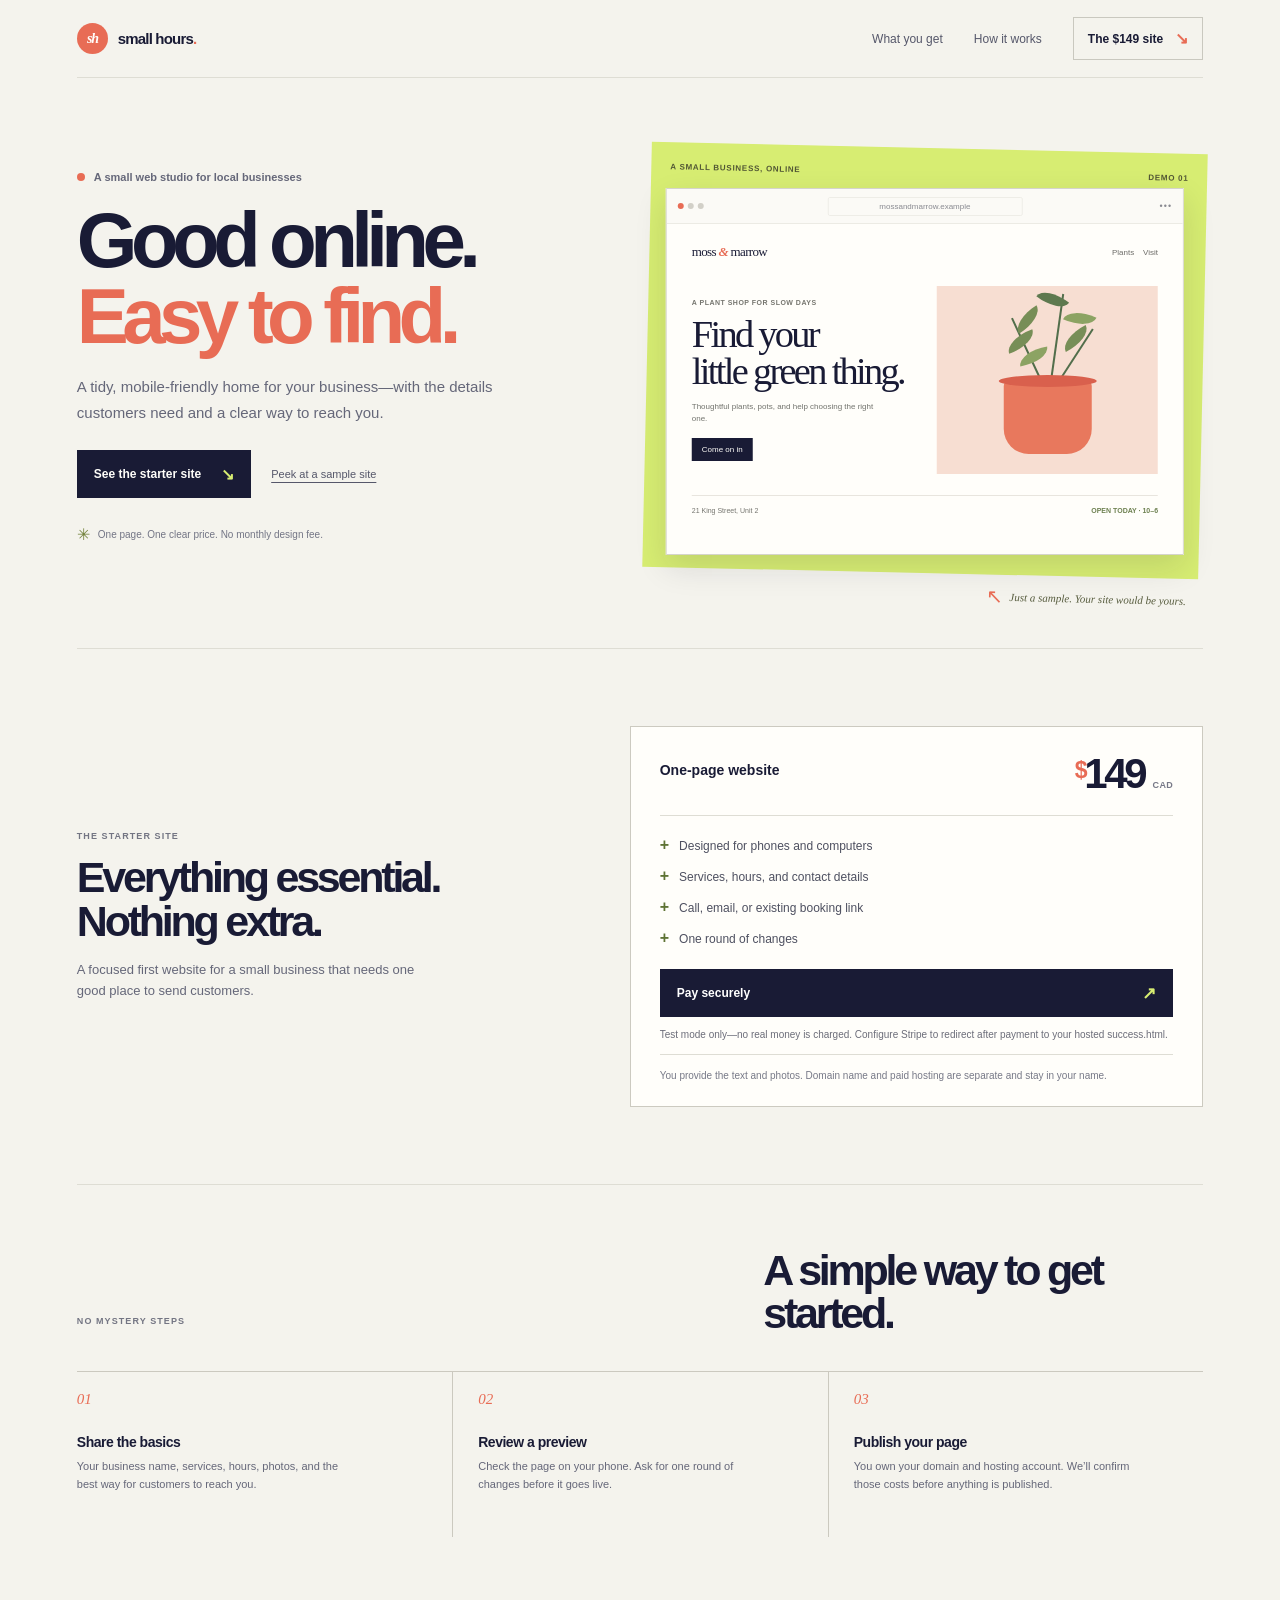
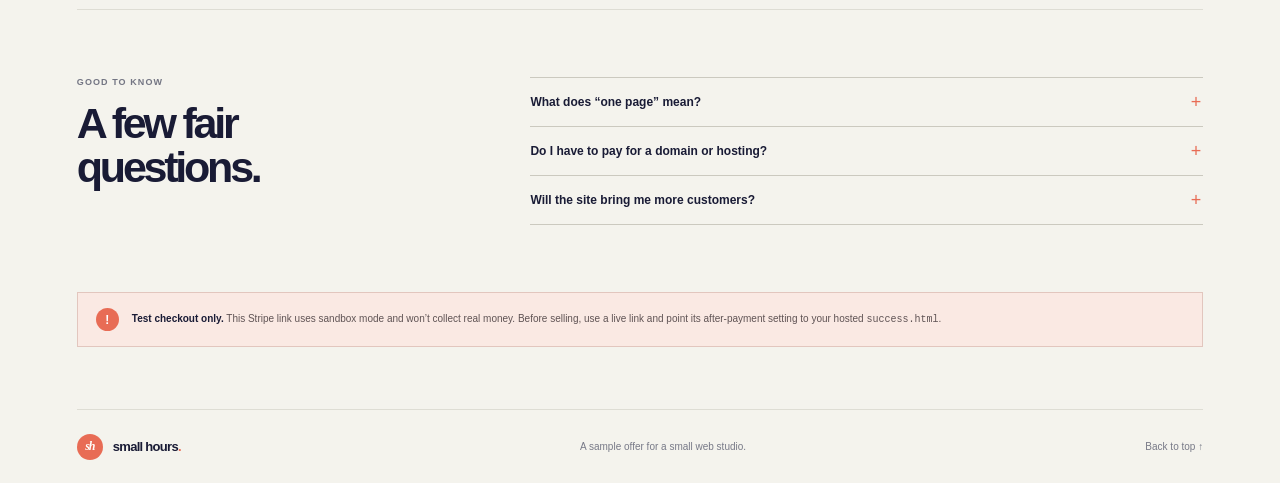
==== index.html @ 2a628068 "Publish Small Hours Studio site Co-authored-by: Copilot <223556219+Copilot@users.noreply.github.com>" ====
<!doctype html>
<html lang="en">
  <head>
    <meta charset="utf-8">
    <meta name="viewport" content="width=device-width, initial-scale=1">
    <meta name="theme-color" content="#f4f3ed">
    <meta name="description" content="A clear, mobile-friendly one-page website for your local business.">
    <title>Small Hours Studio — a better first website</title>
    <link rel="stylesheet" href="styles.css">
    <script src="app.js" defer></script>
  </head>
  <body>
    <header class="site-header">
      <a class="brand" href="#" aria-label="Small Hours Studio home">
        <span class="brand-mark" aria-hidden="true">sh</span>
        <span>small hours<span class="brand-period">.</span></span>
      </a>
      <nav class="main-nav" aria-label="Main navigation">
        <a href="#included">What you get</a>
        <a href="#process">How it works</a>
        <a class="nav-cta" href="#price">The $149 site <span aria-hidden="true">↘</span></a>
      </nav>
    </header>

    <main>
      <section class="hero" aria-labelledby="hero-title">
        <div class="hero-copy">
          <p class="eyebrow"><span class="eyebrow-dot" aria-hidden="true"></span> A small web studio for local businesses</p>
          <h1 id="hero-title">Good online.<br><span>Easy to find.</span></h1>
          <p class="hero-intro">A tidy, mobile-friendly home for your business—with the details customers need and a clear way to reach you.</p>
          <div class="hero-actions">
            <a class="button button-dark" href="#price">See the starter site <span aria-hidden="true">↘</span></a>
            <a class="text-link" href="#sample">Peek at a sample site</a>
          </div>
          <p class="hero-footnote"><span aria-hidden="true">✳</span> One page. One clear price. No monthly design fee.</p>
        </div>

        <div class="hero-art" id="sample" aria-label="Preview of a sample website for a fictional plant shop">
          <div class="art-caption"><span>A SMALL BUSINESS, ONLINE</span><span>DEMO 01</span></div>
          <div class="browser-window">
            <div class="browser-bar">
              <span class="browser-dots" aria-hidden="true"><i></i><i></i><i></i></span>
              <span class="browser-address">mossandmarrow.example</span>
              <span class="browser-menu" aria-hidden="true">•••</span>
            </div>
            <div class="demo-site">
              <div class="demo-nav">
                <span class="demo-brand">moss <b>&</b> marrow</span>
                <span class="demo-nav-links">Plants&nbsp;&nbsp;&nbsp; Visit</span>
              </div>
              <div class="demo-content">
                <div class="demo-text">
                  <p class="demo-kicker">A PLANT SHOP FOR SLOW DAYS</p>
                  <h2>Find your<br>little green thing.</h2>
                  <p>Thoughtful plants, pots, and help choosing the right one.</p>
                  <span class="demo-button">Come on in</span>
                </div>
                <div class="plant-illustration" aria-hidden="true">
                  <span class="plant-pot"></span>
                  <span class="plant-stem stem-one"></span>
                  <span class="plant-stem stem-two"></span>
                  <span class="plant-stem stem-three"></span>
                  <span class="leaf leaf-one"></span>
                  <span class="leaf leaf-two"></span>
                  <span class="leaf leaf-three"></span>
                  <span class="leaf leaf-four"></span>
                  <span class="leaf leaf-five"></span>
                  <span class="leaf leaf-six"></span>
                </div>
              </div>
              <div class="demo-bottom"><span>21 King Street, Unit 2</span><span>OPEN TODAY · 10–6</span></div>
            </div>
          </div>
          <p class="art-note"><span class="scribble" aria-hidden="true">↖</span> Just a sample. Your site would be yours.</p>
        </div>
      </section>

      <section class="offer-section" id="price" aria-labelledby="offer-title">
        <div class="offer-intro">
          <p class="section-label">THE STARTER SITE</p>
          <h2 id="offer-title">Everything essential.<br>Nothing extra.</h2>
          <p>A focused first website for a small business that needs one good place to send customers.</p>
        </div>
        <div class="price-panel">
          <div class="price-top">
            <span class="price-name">One-page website</span>
            <span class="price-amount"><span>$</span>149 <small>CAD</small></span>
          </div>
          <ul class="included-list">
            <li><span aria-hidden="true">+</span> Designed for phones and computers</li>
            <li><span aria-hidden="true">+</span> Services, hours, and contact details</li>
            <li><span aria-hidden="true">+</span> Call, email, or existing booking link</li>
            <li><span aria-hidden="true">+</span> One round of changes</li>
          </ul>
          <button class="button button-pay" id="checkout-button" type="button" disabled>
            Pay securely <span aria-hidden="true">↗</span>
          </button>
          <p class="payment-note" id="payment-note" role="status" aria-live="polite"></p>
          <p class="price-fineprint">You provide the text and photos. Domain name and paid hosting are separate and stay in your name.</p>
        </div>
      </section>

      <section class="process-section" id="process" aria-labelledby="process-title">
        <div class="process-heading">
          <p class="section-label">NO MYSTERY STEPS</p>
          <h2 id="process-title">A simple way to get started.</h2>
        </div>
        <div class="process-steps">
          <article class="process-step">
            <span class="step-index">01</span>
            <h3>Share the basics</h3>
            <p>Your business name, services, hours, photos, and the best way for customers to reach you.</p>
          </article>
          <article class="process-step">
            <span class="step-index">02</span>
            <h3>Review a preview</h3>
            <p>Check the page on your phone. Ask for one round of changes before it goes live.</p>
          </article>
          <article class="process-step">
            <span class="step-index">03</span>
            <h3>Publish your page</h3>
            <p>You own your domain and hosting account. We’ll confirm those costs before anything is published.</p>
          </article>
        </div>
      </section>

      <section class="faq-section" id="included" aria-labelledby="faq-title">
        <div>
          <p class="section-label">GOOD TO KNOW</p>
          <h2 id="faq-title">A few fair questions.</h2>
        </div>
        <div class="faq-list">
          <details>
            <summary>What does “one page” mean?</summary>
            <p>One scrollable page with your key business details, services, and contact or booking links. It isn’t an online store or a multi-page website.</p>
          </details>
          <details>
            <summary>Do I have to pay for a domain or hosting?</summary>
            <p>Those are separate services. You choose and own the accounts, and any extra cost should be agreed on before the site is published.</p>
          </details>
          <details>
            <summary>Will the site bring me more customers?</summary>
            <p>No website can promise that. The goal is to make your information easier to find and give visitors a clear next step.</p>
          </details>
        </div>
      </section>

      <aside class="demo-warning" aria-label="Test payment information">
        <span class="warning-mark" aria-hidden="true">!</span>
        <p><strong>Test checkout only.</strong> This Stripe link uses sandbox mode and won’t collect real money. Before selling, use a live link and point its after-payment setting to your hosted <code>success.html</code>.</p>
      </aside>
    </main>

    <footer class="site-footer">
      <a class="brand" href="#" aria-label="Small Hours Studio home">
        <span class="brand-mark" aria-hidden="true">sh</span>
        <span>small hours<span class="brand-period">.</span></span>
      </a>
      <p>A sample offer for a small web studio.</p>
      <a class="footer-top" href="#">Back to top ↑</a>
    </footer>
  </body>
</html>
---- styles.css ----
:root {
  color-scheme: light;
  --ink: #191b35;
  --muted: #656779;
  --paper: #f4f3ed;
  --white: #fffefa;
  --line: #deddd4;
  --coral: #e86c55;
  --lime: #d7ed72;
  --blue: #727ee9;
  --sans: "Segoe UI", Aptos, Arial, sans-serif;
}

* {
  box-sizing: border-box;
}

html {
  scroll-behavior: smooth;
}

body {
  margin: 0;
  background: var(--paper);
  color: var(--ink);
  font-family: var(--sans);
  -webkit-font-smoothing: antialiased;
}

a {
  color: inherit;
  -webkit-tap-highlight-color: transparent;
}

button {
  font: inherit;
}

:focus-visible {
  outline: 3px solid var(--blue);
  outline-offset: 4px;
}

.site-header,
.site-footer {
  width: min(1200px, 88vw);
  margin: 0 auto;
}

.site-header {
  min-height: 78px;
  display: flex;
  justify-content: space-between;
  align-items: center;
  border-bottom: 1px solid var(--line);
}

.brand {
  display: inline-flex;
  align-items: center;
  gap: 10px;
  color: var(--ink);
  font-size: 15px;
  font-weight: 800;
  letter-spacing: -0.055em;
  text-decoration: none;
}

.brand-mark {
  width: 31px;
  height: 31px;
  display: grid;
  place-items: center;
  border-radius: 50%;
  background: var(--coral);
  color: var(--white);
  font-family: Georgia, "Times New Roman", serif;
  font-size: 14px;
  font-style: italic;
  letter-spacing: -0.09em;
}

.brand-period {
  color: var(--coral);
}

.main-nav {
  display: flex;
  align-items: center;
  gap: 31px;
}

.main-nav a {
  color: #55576a;
  font-size: 12px;
  text-decoration: none;
}

.main-nav a:hover,
.text-link:hover,
.footer-top:hover {
  color: var(--coral);
}

.main-nav .nav-cta {
  display: inline-flex;
  align-items: center;
  gap: 12px;
  padding: 11px 14px;
  border: 1px solid #c9c8bf;
  color: var(--ink);
  font-weight: 700;
}

.nav-cta span {
  color: var(--coral);
  font-size: 16px;
}

main {
  width: min(1200px, 88vw);
  margin: 0 auto;
}

.hero {
  min-height: 570px;
  display: grid;
  grid-template-columns: minmax(0, 0.94fr) minmax(0, 1.06fr);
  align-items: center;
  gap: clamp(38px, 6vw, 88px);
  padding: 69px 0 75px;
}

.hero-copy {
  padding-bottom: 5px;
}

.eyebrow,
.section-label {
  display: flex;
  align-items: center;
  gap: 9px;
  margin: 0 0 20px;
  color: #656779;
  font-size: 11px;
  font-weight: 700;
}

.eyebrow-dot {
  width: 8px;
  height: 8px;
  border-radius: 50%;
  background: var(--coral);
}

h1,
h2,
h3,
p {
  margin-top: 0;
}

h1 {
  margin-bottom: 20px;
  font-size: clamp(53px, 6.1vw, 82px);
  font-weight: 850;
  line-height: 0.97;
  letter-spacing: -0.085em;
}

h1 span {
  color: var(--coral);
}

.hero-intro {
  max-width: 430px;
  margin-bottom: 25px;
  color: var(--muted);
  font-size: 15px;
  line-height: 1.7;
}

.hero-actions {
  display: flex;
  align-items: center;
  flex-wrap: wrap;
  gap: 20px;
}

.button {
  min-height: 48px;
  display: inline-flex;
  justify-content: center;
  align-items: center;
  gap: 20px;
  padding: 0 17px;
  border: 0;
  font-size: 12px;
  font-weight: 750;
  text-decoration: none;
}

.button-dark {
  background: var(--ink);
  color: var(--white);
  transition: background-color 140ms ease;
}

.button-dark:hover {
  background: #333650;
}

.button-dark span {
  color: var(--lime);
  font-size: 16px;
}

.text-link {
  color: #55576a;
  font-size: 11px;
  text-decoration: underline;
  text-underline-offset: 4px;
}

.hero-footnote {
  display: flex;
  align-items: center;
  gap: 8px;
  margin: 27px 0 0;
  color: #737585;
  font-size: 10px;
}

.hero-footnote span {
  color: #72823b;
  font-size: 16px;
}

.hero-art {
  position: relative;
  padding: 20px 19px 18px;
  background: var(--lime);
  transform: rotate(1.3deg);
}

.art-caption {
  display: flex;
  justify-content: space-between;
  margin-bottom: 11px;
  color: #525735;
  font-size: 8px;
  font-weight: 750;
  letter-spacing: 0.09em;
}

.browser-window {
  overflow: hidden;
  border: 1px solid #d5d4cb;
  background: var(--white);
  box-shadow: 0 12px 30px rgba(25, 27, 53, 0.12);
  transform: rotate(-1.3deg);
}

.browser-bar {
  height: 35px;
  display: grid;
  grid-template-columns: 1fr 1.3fr 1fr;
  align-items: center;
  padding: 0 11px;
  border-bottom: 1px solid #ecebe4;
  background: #fbfaf6;
}

.browser-dots {
  display: flex;
  gap: 4px;
}

.browser-dots i {
  width: 6px;
  height: 6px;
  border-radius: 50%;
  background: #d2d0c8;
}

.browser-dots i:first-child {
  background: var(--coral);
}

.browser-address {
  overflow: hidden;
  padding: 4px 8px;
  border: 1px solid #eeede7;
  border-radius: 2px;
  color: #898a91;
  font-size: 8px;
  text-align: center;
  text-overflow: ellipsis;
  white-space: nowrap;
}

.browser-menu {
  justify-self: end;
  color: #898a91;
  font-size: 9px;
  letter-spacing: 1px;
}

.demo-site {
  position: relative;
  min-height: 330px;
  padding: 20px 25px 14px;
  overflow: hidden;
  background: #fffefa;
}

.demo-nav,
.demo-bottom {
  display: flex;
  justify-content: space-between;
  align-items: center;
}

.demo-brand {
  font-family: Georgia, "Times New Roman", serif;
  font-size: 13px;
  letter-spacing: -0.05em;
}

.demo-brand b {
  color: var(--coral);
  font-style: italic;
}

.demo-nav-links {
  color: #6d6c68;
  font-size: 8px;
}

.demo-content {
  min-height: 235px;
  display: grid;
  grid-template-columns: 1.03fr 0.97fr;
  align-items: center;
  gap: 10px;
  padding: 24px 0 19px;
}

.demo-text {
  position: relative;
  z-index: 1;
}

.demo-kicker {
  margin-bottom: 10px;
  color: #76766f;
  font-size: 7px;
  font-weight: 700;
  letter-spacing: 0.07em;
}

.demo-text h2 {
  margin-bottom: 10px;
  font-family: Georgia, "Times New Roman", serif;
  font-size: clamp(25px, 3vw, 39px);
  font-weight: 400;
  line-height: 0.98;
  letter-spacing: -0.07em;
}

.demo-text > p:not(.demo-kicker) {
  max-width: 190px;
  margin-bottom: 14px;
  color: #72736d;
  font-size: 8px;
  line-height: 1.45;
}

.demo-button {
  display: inline-block;
  padding: 7px 10px;
  background: var(--ink);
  color: var(--white);
  font-size: 8px;
}

.plant-illustration {
  position: relative;
  min-height: 188px;
  overflow: hidden;
  background: #f7ded2;
}

.plant-pot {
  position: absolute;
  z-index: 2;
  bottom: 20px;
  left: 50%;
  width: 88px;
  height: 74px;
  border-radius: 6px 6px 25px 25px;
  background: #e8785d;
  transform: translateX(-50%);
}

.plant-pot::before {
  position: absolute;
  top: -5px;
  left: -5px;
  width: 98px;
  height: 12px;
  border-radius: 50%;
  background: #d9604d;
  content: "";
}

.plant-stem {
  position: absolute;
  z-index: 1;
  bottom: 77px;
  left: 50%;
  width: 2px;
  height: 87px;
  background: #526e4b;
  transform-origin: bottom;
}

.stem-one {
  transform: rotate(-25deg);
}

.stem-two {
  height: 104px;
  transform: rotate(8deg);
}

.stem-three {
  height: 81px;
  transform: rotate(33deg);
}

.leaf {
  position: absolute;
  z-index: 2;
  width: 30px;
  height: 15px;
  border-radius: 100% 0 100% 0;
  background: #778e57;
}

.leaf-one {
  bottom: 147px;
  left: calc(50% - 35px);
  transform: rotate(-32deg);
}

.leaf-two {
  bottom: 125px;
  left: calc(50% - 42px);
  transform: rotate(160deg);
}

.leaf-three {
  bottom: 167px;
  left: calc(50% - 10px);
  transform: rotate(38deg);
  background: #5e794f;
}

.leaf-four {
  bottom: 128px;
  left: calc(50% + 13px);
  transform: rotate(-27deg);
}

.leaf-five {
  bottom: 110px;
  left: calc(50% - 29px);
  transform: rotate(170deg);
  background: #8ca363;
}

.leaf-six {
  bottom: 148px;
  left: calc(50% + 17px);
  transform: rotate(24deg);
  background: #8ca363;
}

.demo-bottom {
  padding-top: 11px;
  border-top: 1px solid #e8e5de;
  color: #74746e;
  font-size: 7px;
}

.demo-bottom span:last-child {
  color: #6d8050;
  font-weight: 700;
}

.art-note {
  position: absolute;
  right: 12px;
  bottom: -34px;
  display: flex;
  align-items: center;
  gap: 6px;
  margin: 0;
  color: #575c3e;
  font-family: Georgia, "Times New Roman", serif;
  font-size: 11px;
  font-style: italic;
}

.scribble {
  color: var(--coral);
  font-family: var(--sans);
  font-size: 20px;
  font-style: normal;
}

.offer-section {
  display: grid;
  grid-template-columns: 0.88fr 1.12fr;
  align-items: center;
  gap: clamp(40px, 8vw, 120px);
  padding: 77px 0;
  border-top: 1px solid var(--line);
}

.section-label {
  margin-bottom: 15px;
  color: #737583;
  font-size: 9px;
  letter-spacing: 0.12em;
}

.offer-intro h2,
.process-heading h2,
.faq-section h2 {
  margin-bottom: 15px;
  font-size: clamp(30px, 3.5vw, 43px);
  font-weight: 800;
  line-height: 1.02;
  letter-spacing: -0.075em;
}

.offer-intro > p:last-child {
  max-width: 350px;
  margin-bottom: 0;
  color: var(--muted);
  font-size: 13px;
  line-height: 1.65;
}

.price-panel {
  padding: 26px 29px 22px;
  border: 1px solid #cccac0;
  background: var(--white);
}

.price-top {
  display: flex;
  justify-content: space-between;
  align-items: flex-start;
  gap: 20px;
  padding-bottom: 20px;
  border-bottom: 1px solid var(--line);
}

.price-name {
  padding-top: 9px;
  font-size: 14px;
  font-weight: 750;
}

.price-amount {
  font-size: 42px;
  font-weight: 800;
  line-height: 1;
  letter-spacing: -0.08em;
  white-space: nowrap;
}

.price-amount > span {
  color: var(--coral);
  font-size: 23px;
  vertical-align: 10px;
}

.price-amount small {
  color: #777987;
  font-size: 9px;
  font-weight: 700;
  letter-spacing: 0.04em;
}

.included-list {
  display: grid;
  gap: 13px;
  margin: 20px 0 22px;
  padding: 0;
  list-style: none;
}

.included-list li {
  display: flex;
  align-items: baseline;
  gap: 10px;
  color: #4e5060;
  font-size: 12px;
}

.included-list li span {
  color: #5e7334;
  font-size: 16px;
  font-weight: 700;
}

.button-pay {
  width: 100%;
  justify-content: space-between;
  background: var(--ink);
  color: white;
  cursor: pointer;
  transition: background-color 140ms ease, color 140ms ease;
}

.button-pay:not(:disabled):hover {
  background: #333650;
}

.button-pay:disabled {
  background: #5f6174;
  color: #f1f0eb;
  cursor: not-allowed;
}

.button-pay span {
  color: var(--lime);
  font-size: 17px;
}

.payment-note {
  min-height: 17px;
  margin: 10px 0 4px;
  color: #6c6d79;
  font-size: 10px;
  line-height: 1.5;
}

.price-fineprint {
  margin: 10px 0 0;
  padding-top: 13px;
  border-top: 1px solid var(--line);
  color: #777987;
  font-size: 10px;
  line-height: 1.55;
}

.process-section {
  padding: 64px 0 72px;
  border-top: 1px solid var(--line);
}

.process-heading {
  display: flex;
  justify-content: space-between;
  align-items: end;
  gap: 30px;
  margin-bottom: 35px;
}

.process-heading .section-label {
  margin-bottom: 10px;
}

.process-heading h2 {
  max-width: 440px;
  margin: 0;
}

.process-steps {
  display: grid;
  grid-template-columns: repeat(3, 1fr);
  border-top: 1px solid #cbc9bf;
}

.process-step {
  min-height: 165px;
  padding: 19px 27px 0 0;
}

.process-step + .process-step {
  padding-left: 25px;
  border-left: 1px solid #cbc9bf;
}

.step-index {
  display: block;
  margin-bottom: 26px;
  color: var(--coral);
  font-family: Georgia, "Times New Roman", serif;
  font-size: 15px;
  font-style: italic;
}

.process-step h3 {
  margin-bottom: 8px;
  font-size: 14px;
  letter-spacing: -0.035em;
}

.process-step p {
  max-width: 280px;
  margin-bottom: 0;
  color: var(--muted);
  font-size: 11px;
  line-height: 1.6;
}

.faq-section {
  display: grid;
  grid-template-columns: 0.75fr 1.25fr;
  gap: 50px;
  padding: 67px 0;
  border-top: 1px solid var(--line);
}

.faq-section h2 {
  max-width: 300px;
}

.faq-list {
  border-top: 1px solid #cbc9bf;
}

.faq-list details {
  border-bottom: 1px solid #cbc9bf;
}

.faq-list summary {
  position: relative;
  padding: 17px 30px 17px 0;
  cursor: pointer;
  font-size: 12px;
  font-weight: 700;
  list-style: none;
}

.faq-list summary::-webkit-details-marker {
  display: none;
}

.faq-list summary::after {
  position: absolute;
  top: 14px;
  right: 2px;
  color: var(--coral);
  content: "+";
  font-size: 18px;
  font-weight: 400;
}

.faq-list details[open] summary::after {
  content: "−";
}

.faq-list details p {
  max-width: 650px;
  margin: -4px 0 17px;
  color: var(--muted);
  font-size: 11px;
  line-height: 1.6;
}

.demo-warning {
  display: flex;
  align-items: center;
  gap: 13px;
  margin: 0 0 62px;
  padding: 15px 18px;
  border: 1px solid #e2c6be;
  background: #fae9e3;
}

.warning-mark {
  width: 23px;
  height: 23px;
  flex: 0 0 23px;
  display: grid;
  place-items: center;
  border-radius: 50%;
  background: var(--coral);
  color: white;
  font-size: 12px;
  font-weight: 800;
}

.demo-warning p {
  margin: 0;
  color: #5f5354;
  font-size: 10px;
  line-height: 1.55;
}

.demo-warning strong {
  color: var(--ink);
}

.site-footer {
  min-height: 74px;
  display: flex;
  justify-content: space-between;
  align-items: center;
  gap: 20px;
  border-top: 1px solid var(--line);
}

.site-footer .brand {
  font-size: 13px;
}

.site-footer .brand-mark {
  width: 26px;
  height: 26px;
  font-size: 12px;
}

.site-footer p,
.footer-top {
  margin: 0;
  color: #777987;
  font-size: 10px;
  text-decoration: none;
}

.success-main {
  min-height: calc(100vh - 152px);
  min-width: 0;
  display: grid;
  grid-template-columns: minmax(0, 1fr);
  place-items: center;
  padding: 64px 0;
}

.success-panel {
  width: min(760px, 100%);
  padding: clamp(30px, 6vw, 70px);
  border: 1px solid #cccac0;
  background: var(--white);
}

.success-mark {
  width: 43px;
  height: 43px;
  display: grid;
  place-items: center;
  border-radius: 50%;
  background: var(--lime);
  color: #435029;
  font-size: 20px;
  font-weight: 800;
}

.success-panel .section-label {
  margin-top: 26px;
}

.success-panel h1 {
  max-width: 580px;
  margin-bottom: 19px;
  font-size: clamp(45px, 7vw, 72px);
}

.success-panel h1 span {
  color: var(--coral);
}

.success-copy {
  max-width: 530px;
  margin-bottom: 27px;
  color: var(--muted);
  font-size: 14px;
  line-height: 1.7;
}

.success-next {
  max-width: 530px;
  margin-bottom: 28px;
  padding: 16px 18px;
  border-left: 3px solid var(--blue);
  background: #eceeff;
}

.success-next strong {
  display: block;
  margin-bottom: 5px;
  font-size: 11px;
}

.success-next p {
  margin: 0;
  color: #606a74;
  font-size: 11px;
  line-height: 1.6;
}

@media (max-width: 850px) {
  .hero {
    gap: 36px;
  }

  .demo-site {
    min-height: 300px;
    padding-right: 17px;
    padding-left: 17px;
  }

  .demo-content {
    min-height: 210px;
    grid-template-columns: 1fr 0.9fr;
  }

  .plant-illustration {
    min-height: 170px;
  }

  .offer-section {
    gap: 40px;
  }
}

@media (max-width: 680px) {
  .site-header,
  .site-footer,
  main {
    width: 88vw;
  }

  .site-header {
    min-height: 68px;
  }

  .main-nav {
    gap: 16px;
  }

  .main-nav a {
    font-size: 10px;
  }

  .main-nav a:first-child,
  .main-nav a:nth-child(2) {
    display: none;
  }

  .hero {
    min-height: 0;
    grid-template-columns: 1fr;
    gap: 52px;
    padding: 56px 0 68px;
  }

  h1 {
    font-size: clamp(57px, 13vw, 82px);
  }

  .hero-intro {
    max-width: 470px;
  }

  .hero-art {
    width: min(100%, 520px);
    justify-self: center;
  }

  .demo-site {
    min-height: 320px;
    padding: 20px 23px 15px;
  }

  .demo-content {
    min-height: 225px;
  }

  .plant-illustration {
    min-height: 185px;
  }

  .offer-section {
    grid-template-columns: 1fr;
    gap: 28px;
    padding: 56px 0;
  }

  .offer-intro h2 {
    max-width: 430px;
  }

  .price-panel {
    padding: 23px 22px 19px;
  }

  .process-section {
    padding: 55px 0;
  }

  .process-heading {
    display: block;
    margin-bottom: 26px;
  }

  .process-steps {
    grid-template-columns: 1fr;
  }

  .process-step,
  .process-step + .process-step {
    min-height: 0;
    padding: 17px 0 19px;
    border-left: 0;
    border-bottom: 1px solid #cbc9bf;
  }

  .step-index {
    margin-bottom: 12px;
  }

  .faq-section {
    grid-template-columns: 1fr;
    gap: 17px;
    padding: 55px 0;
  }

  .faq-section h2 {
    max-width: none;
  }

  .demo-warning {
    margin-bottom: 42px;
  }
}

@media (max-width: 430px) {
  .hero {
    padding-top: 45px;
  }

  .hero-actions {
    align-items: flex-start;
    flex-direction: column;
    gap: 16px;
  }

  .hero-art {
    padding: 13px 12px 15px;
  }

  .demo-site {
    min-height: 280px;
    padding: 17px 13px 12px;
  }

  .demo-content {
    min-height: 205px;
    grid-template-columns: 1fr 0.82fr;
    gap: 6px;
  }

  .demo-text h2 {
    font-size: 27px;
  }

  .demo-text > p:not(.demo-kicker) {
    font-size: 7px;
  }

  .plant-illustration {
    min-height: 165px;
  }

  .price-top {
    align-items: flex-start;
    flex-direction: column;
    gap: 11px;
  }

  .price-name {
    padding-top: 0;
  }

  .site-footer {
    min-height: 75px;
    flex-wrap: wrap;
    justify-content: space-between;
    padding: 13px 0;
  }

  .site-footer p {
    order: 3;
    width: 100%;
  }
}

@media (prefers-reduced-motion: reduce) {
  *,
  *::before,
  *::after {
    scroll-behavior: auto !important;
    transition-duration: 0.01ms !important;
  }
}
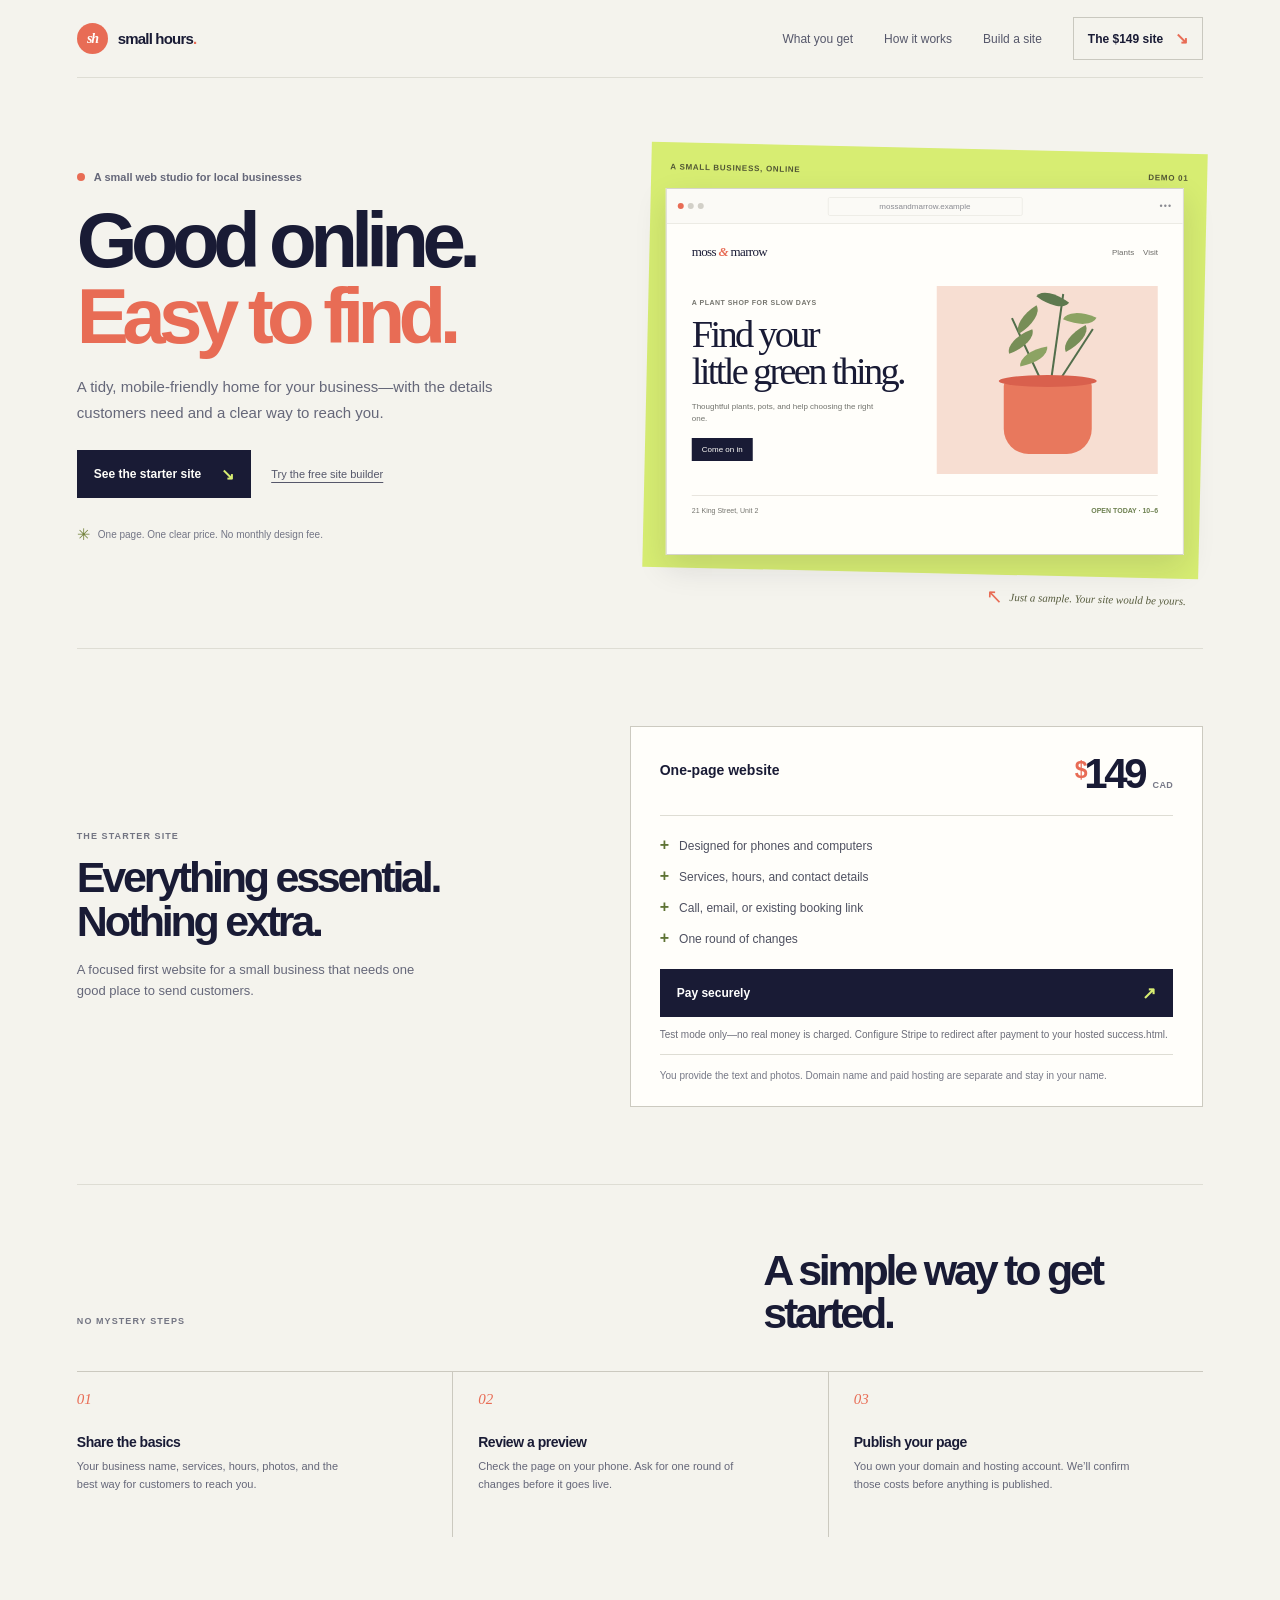
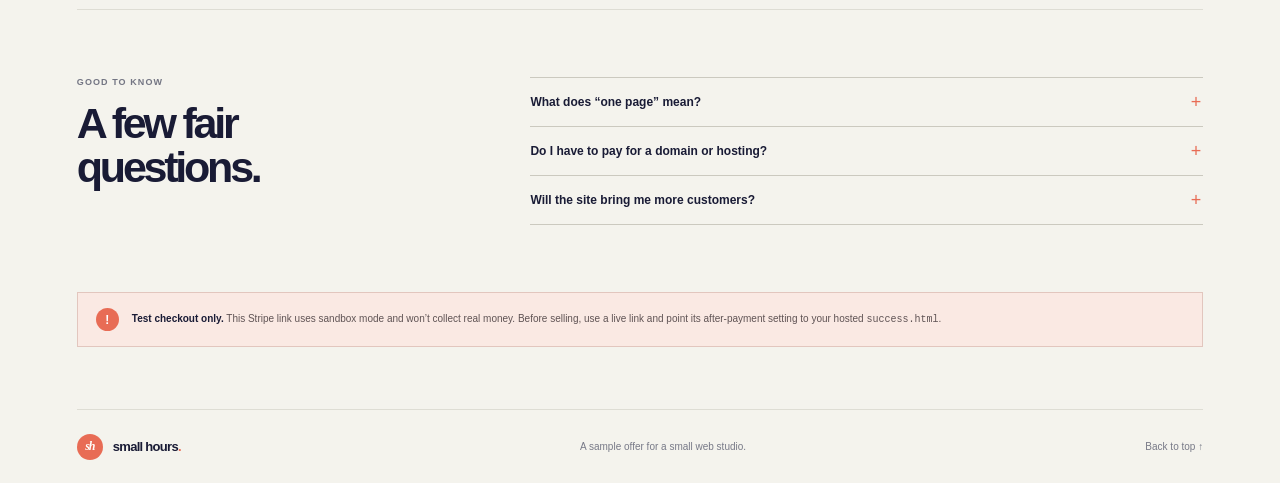
==== commit 421526b4: "Add free website builder Co-authored-by: Copilot <223556219+Copilot@users.noreply.github.com>" ====
--- a/index.html
+++ b/index.html
@@ -18,6 +18,7 @@
       <nav class="main-nav" aria-label="Main navigation">
         <a href="#included">What you get</a>
         <a href="#process">How it works</a>
+        <a href="builder.html">Build a site</a>
         <a class="nav-cta" href="#price">The $149 site <span aria-hidden="true">↘</span></a>
       </nav>
     </header>
@@ -30,7 +31,7 @@
           <p class="hero-intro">A tidy, mobile-friendly home for your business—with the details customers need and a clear way to reach you.</p>
           <div class="hero-actions">
             <a class="button button-dark" href="#price">See the starter site <span aria-hidden="true">↘</span></a>
-            <a class="text-link" href="#sample">Peek at a sample site</a>
+            <a class="text-link" href="builder.html">Try the free site builder</a>
           </div>
           <p class="hero-footnote"><span aria-hidden="true">✳</span> One page. One clear price. No monthly design fee.</p>
         </div>
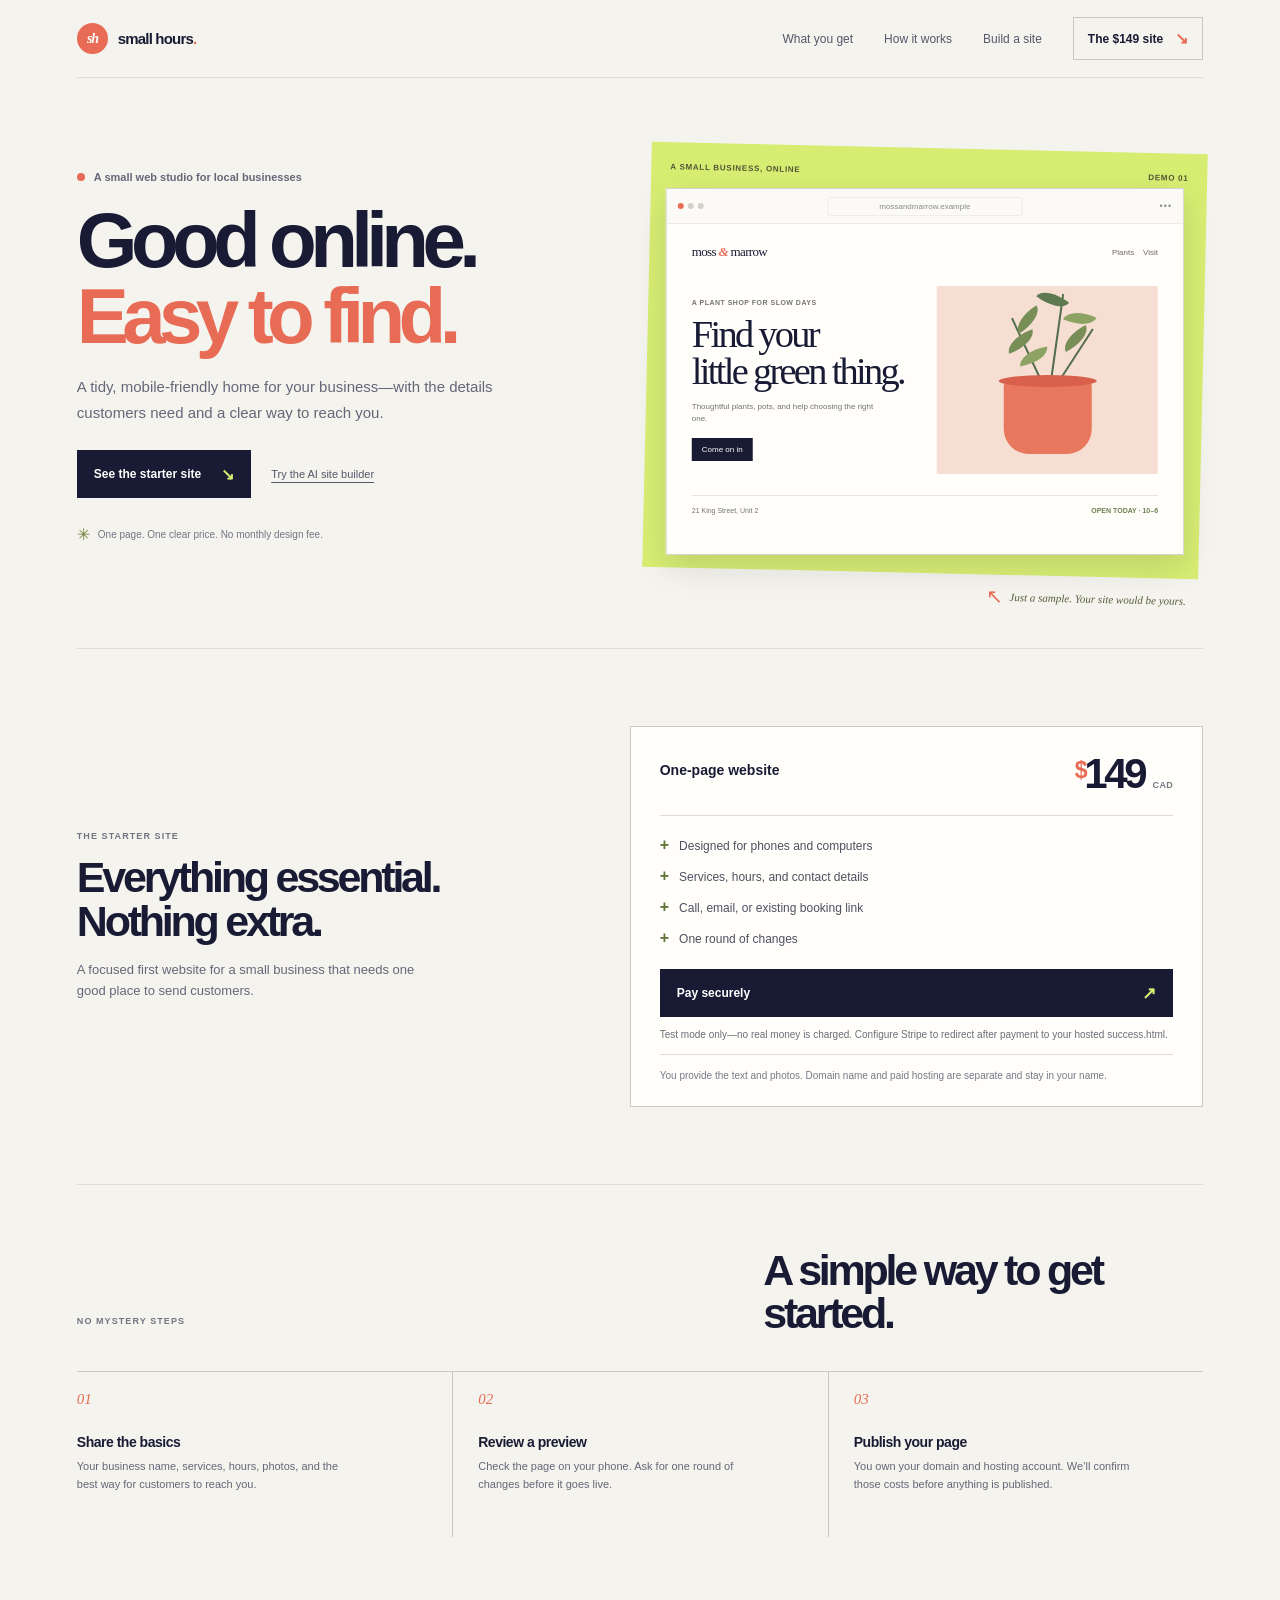
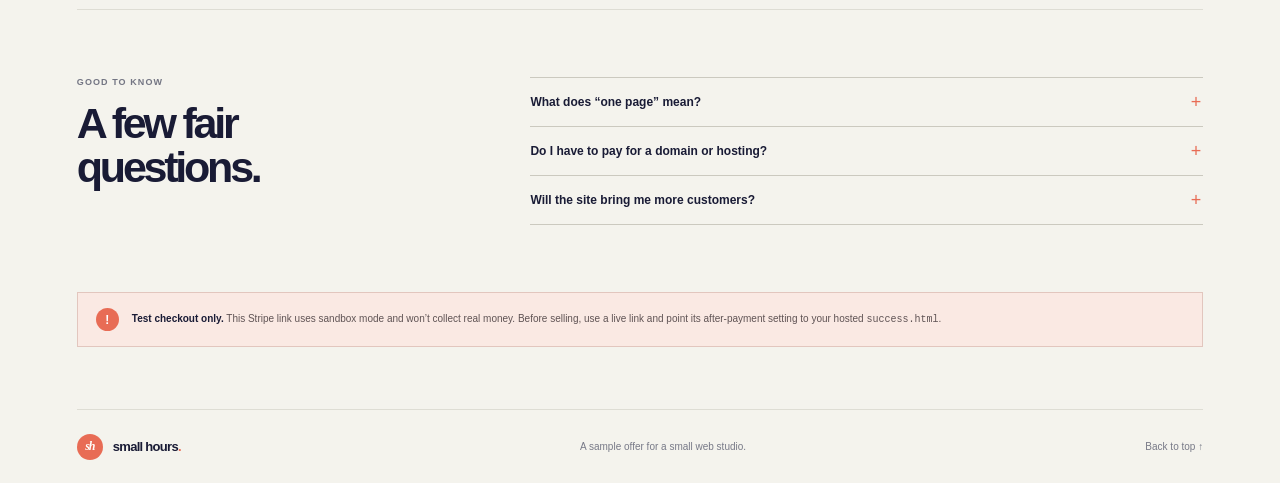
==== commit f75e180e: "Add Gemini AI website generation Co-authored-by: Copilot <223556219+Copilot@users.noreply.github.com" ====
--- a/index.html
+++ b/index.html
@@ -31,7 +31,7 @@
           <p class="hero-intro">A tidy, mobile-friendly home for your business—with the details customers need and a clear way to reach you.</p>
           <div class="hero-actions">
             <a class="button button-dark" href="#price">See the starter site <span aria-hidden="true">↘</span></a>
-            <a class="text-link" href="builder.html">Try the free site builder</a>
+            <a class="text-link" href="builder.html">Try the AI site builder</a>
           </div>
           <p class="hero-footnote"><span aria-hidden="true">✳</span> One page. One clear price. No monthly design fee.</p>
         </div>
